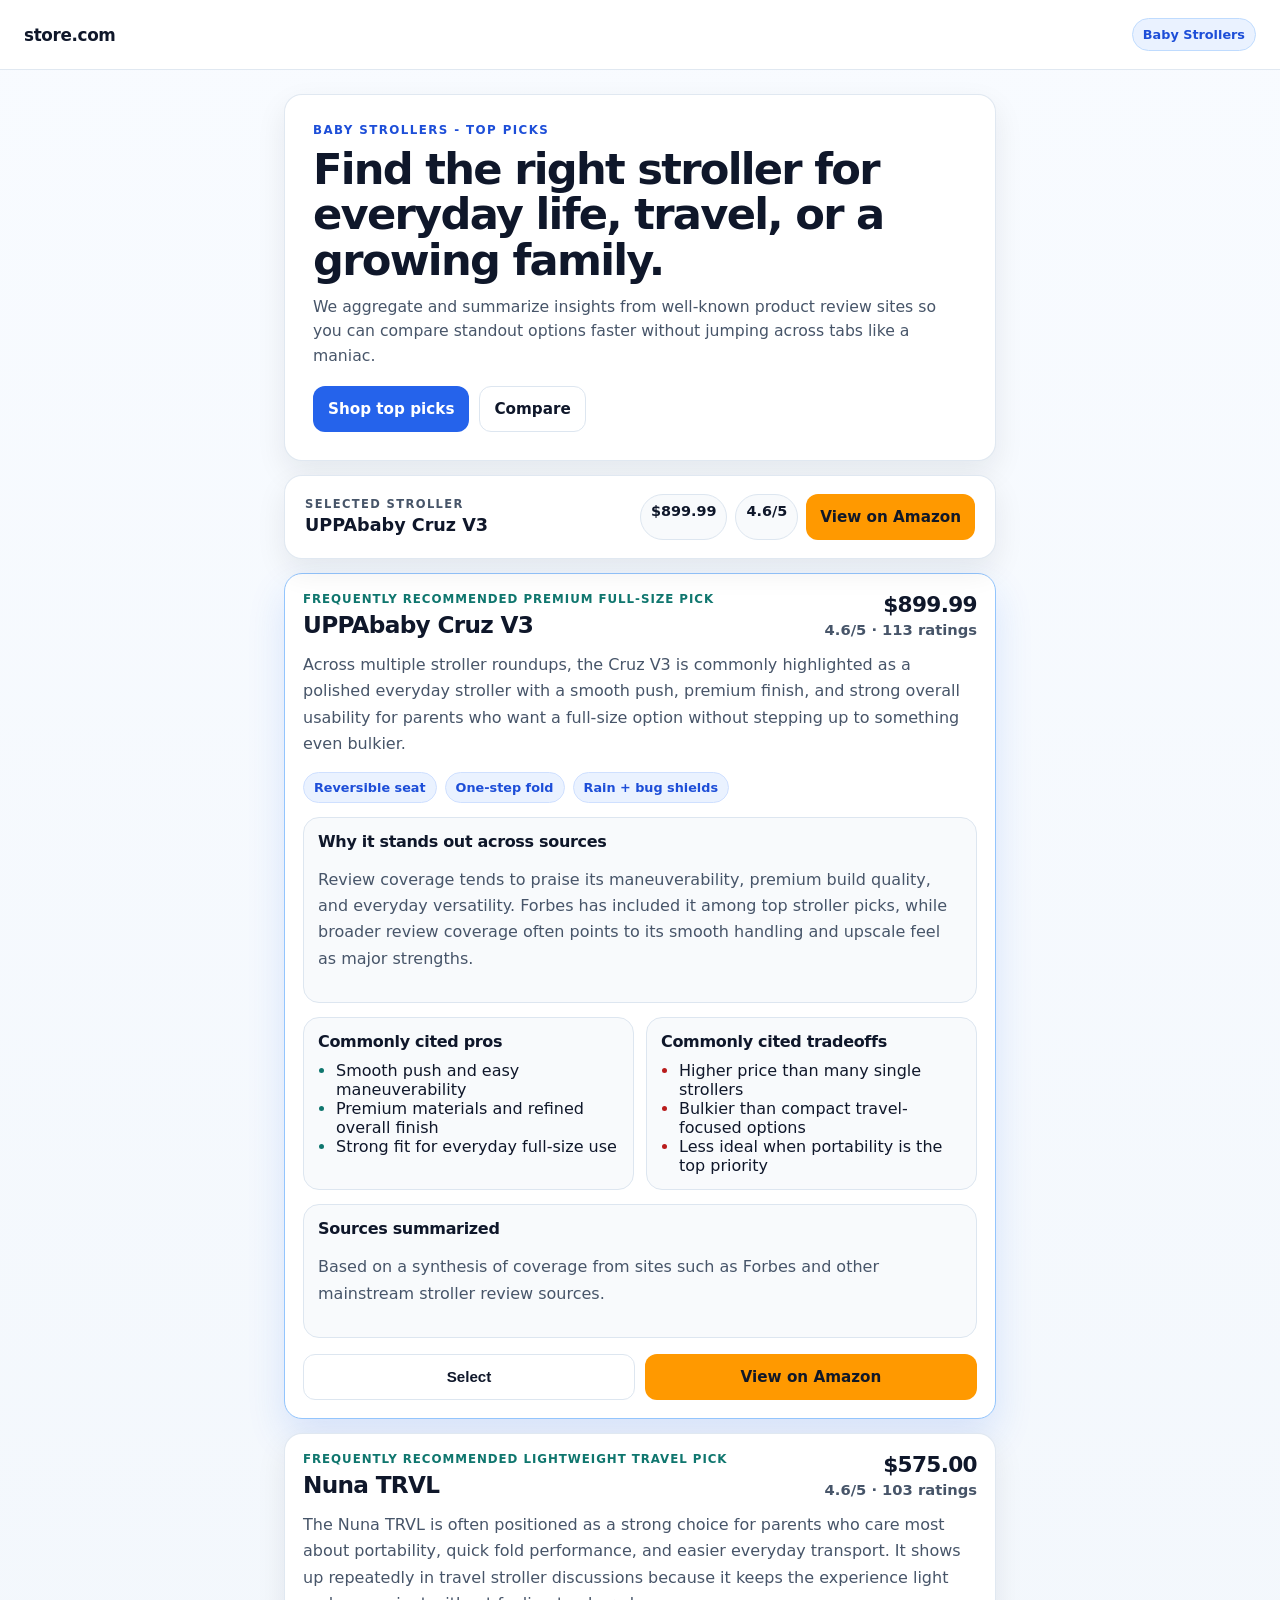
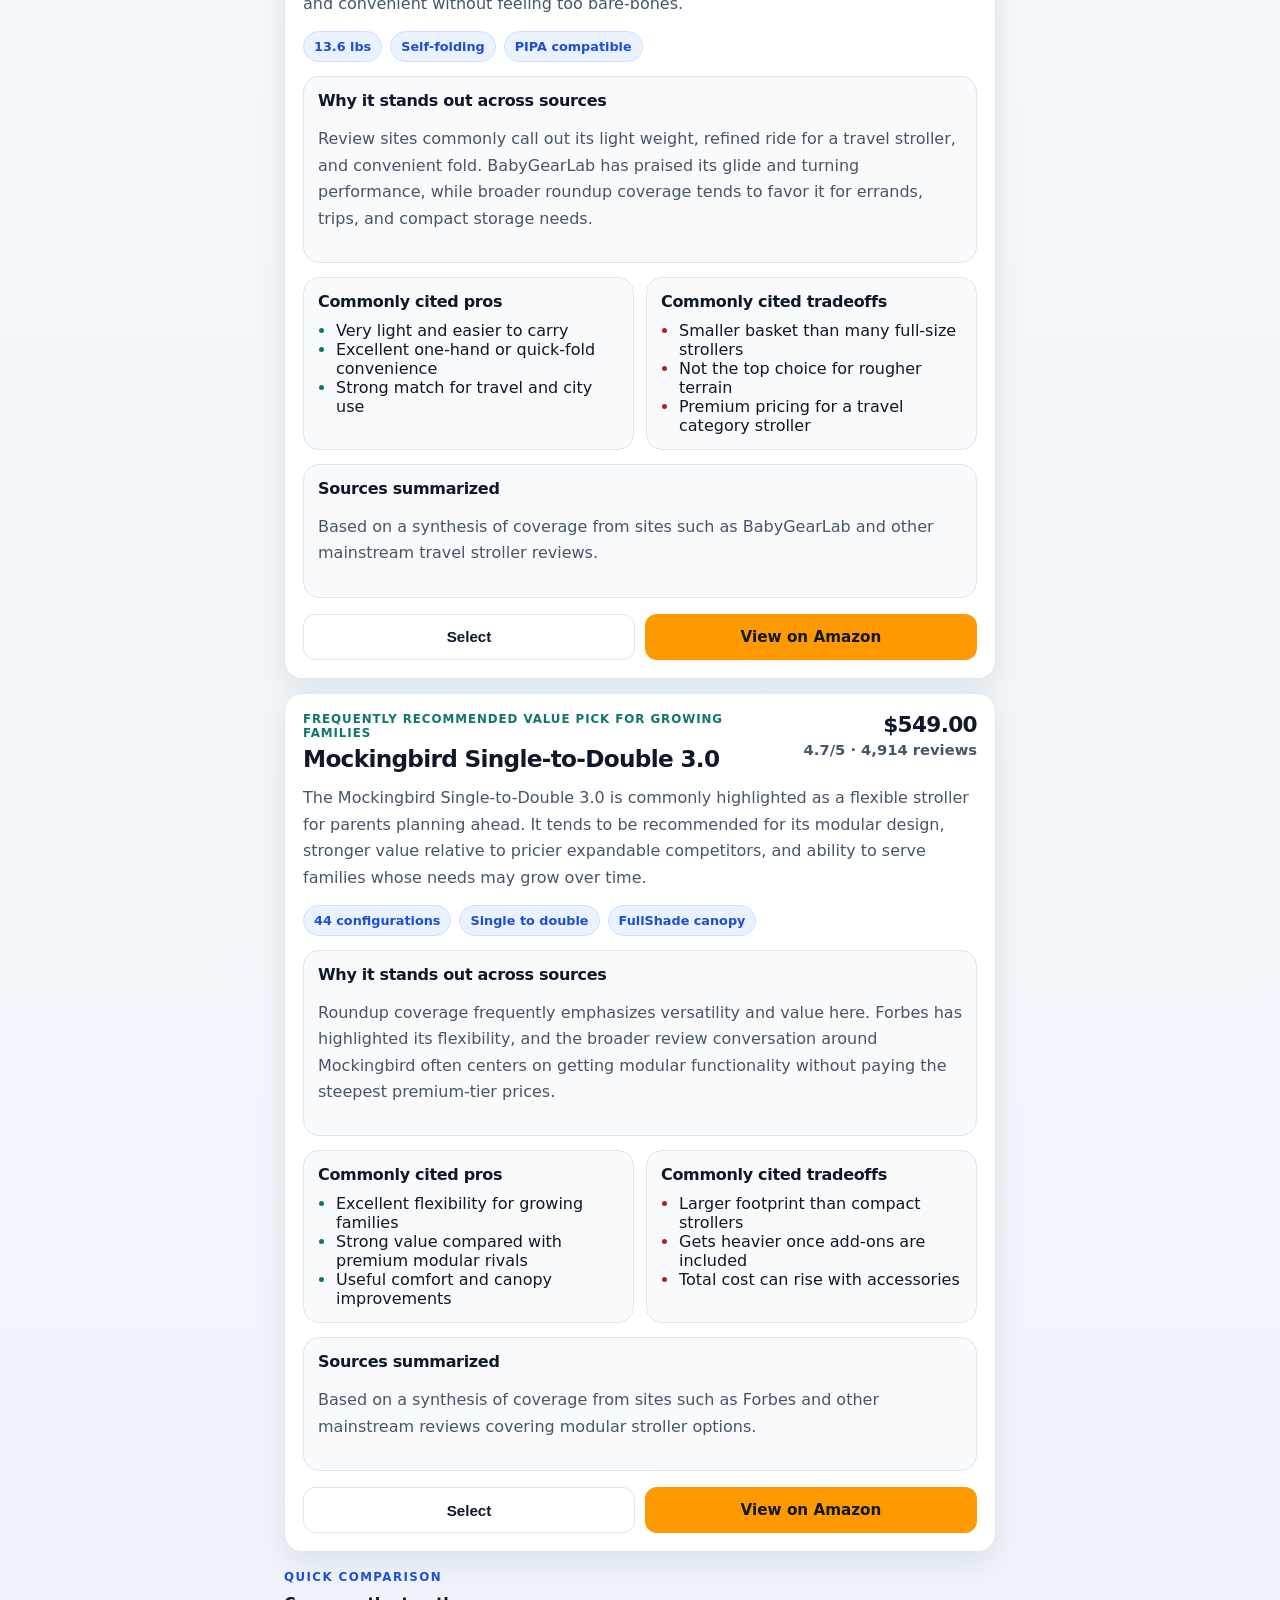
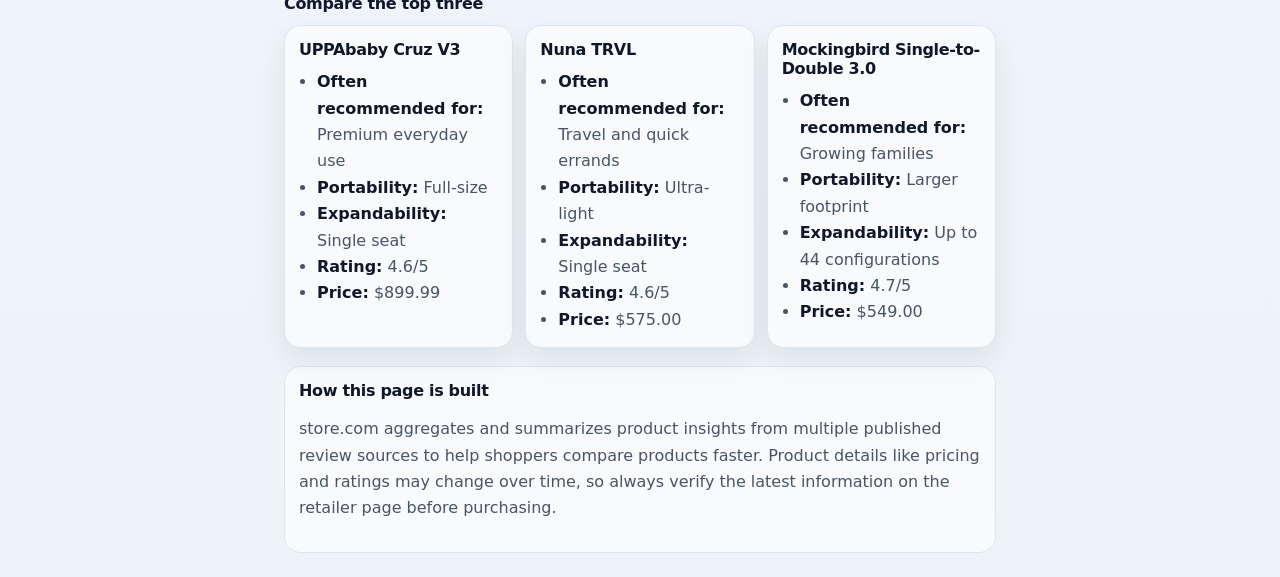
==== stroller-default.html @ ea8485af "Add files via upload" ====
<!DOCTYPE html>
<html lang="en">
<head>
  <meta charset="UTF-8" />
  <meta name="viewport" content="width=device-width, initial-scale=1.0" />
  <title>store.com – Baby Strollers</title>
  <link rel="stylesheet" href="./stroller-experience.css" />
</head>
<body>
  <header class="topbar">
    <div class="brand">store.com</div>
    <span class="state-pill">Baby Strollers</span>
  </header>

  <main class="page-shell">
    <section class="hero-card">
      <p class="eyebrow">Baby Strollers - Top picks</p>
      <h1>Find the right stroller for everyday life, travel, or a growing family.</h1>
      <p class="hero-subtext">
        We aggregate and summarize insights from well-known product review sites so you can compare standout options
        faster without jumping across tabs like a maniac.
      </p>
      <div class="hero-actions">
        <a href="#products" class="btn btn-primary">Shop top picks</a>
        <a href="#comparison" class="btn btn-secondary">Compare</a>
      </div>
    </section>

    <section class="selection-bar" id="selectionBar">
      <div>
        <p class="selection-label">Selected stroller</p>
        <h2 id="selectedName">UPPAbaby Cruz V3</h2>
      </div>
      <div class="selection-meta">
        <span id="selectedPrice">$899.99</span>
        <span id="selectedRating">4.6/5</span>
        <a href="#" class="btn btn-primary btn-amazon">View on Amazon</a>
      </div>
    </section>

    <section class="products" id="products">
      <article class="product-card active" data-name="UPPAbaby Cruz V3" data-price="$899.99" data-rating="4.6/5">
        <div class="product-top">
          <div>
            <p class="product-kicker">Frequently recommended premium full-size pick</p>
            <h2>UPPAbaby Cruz V3</h2>
          </div>
          <div class="price-block">
            <div class="price">$899.99</div>
            <div class="rating">4.6/5 · 113 ratings</div>
          </div>
        </div>

        <p class="product-summary">
          Across multiple stroller roundups, the Cruz V3 is commonly highlighted as a polished everyday stroller with
          a smooth push, premium finish, and strong overall usability for parents who want a full-size option without
          stepping up to something even bulkier.
        </p>

        <div class="chip-row">
          <span class="chip">Reversible seat</span>
          <span class="chip">One-step fold</span>
          <span class="chip">Rain + bug shields</span>
        </div>

        <section class="detail-box">
          <h3>Why it stands out across sources</h3>
          <p>
            Review coverage tends to praise its maneuverability, premium build quality, and everyday versatility.
            Forbes has included it among top stroller picks, while broader review coverage often points to its smooth
            handling and upscale feel as major strengths.
          </p>
        </section>

        <div class="pros-cons">
          <div>
            <h3>Commonly cited pros</h3>
            <ul class="pro-list">
              <li>Smooth push and easy maneuverability</li>
              <li>Premium materials and refined overall finish</li>
              <li>Strong fit for everyday full-size use</li>
            </ul>
          </div>
          <div>
            <h3>Commonly cited tradeoffs</h3>
            <ul class="con-list">
              <li>Higher price than many single strollers</li>
              <li>Bulkier than compact travel-focused options</li>
              <li>Less ideal when portability is the top priority</li>
            </ul>
          </div>
        </div>

        <section class="detail-box">
          <h3>Sources summarized</h3>
          <p>Based on a synthesis of coverage from sites such as Forbes and other mainstream stroller review sources.</p>
        </section>

        <div class="card-actions">
          <button class="btn btn-secondary select-btn" type="button">Select</button>
          <a href="#" class="btn btn-primary btn-amazon">View on Amazon</a>
        </div>
      </article>

      <article class="product-card" data-name="Nuna TRVL" data-price="$575.00" data-rating="4.6/5">
        <div class="product-top">
          <div>
            <p class="product-kicker">Frequently recommended lightweight travel pick</p>
            <h2>Nuna TRVL</h2>
          </div>
          <div class="price-block">
            <div class="price">$575.00</div>
            <div class="rating">4.6/5 · 103 ratings</div>
          </div>
        </div>

        <p class="product-summary">
          The Nuna TRVL is often positioned as a strong choice for parents who care most about portability, quick fold
          performance, and easier everyday transport. It shows up repeatedly in travel stroller discussions because it
          keeps the experience light and convenient without feeling too bare-bones.
        </p>

        <div class="chip-row">
          <span class="chip">13.6 lbs</span>
          <span class="chip">Self-folding</span>
          <span class="chip">PIPA compatible</span>
        </div>

        <section class="detail-box">
          <h3>Why it stands out across sources</h3>
          <p>
            Review sites commonly call out its light weight, refined ride for a travel stroller, and convenient fold.
            BabyGearLab has praised its glide and turning performance, while broader roundup coverage tends to favor it
            for errands, trips, and compact storage needs.
          </p>
        </section>

        <div class="pros-cons">
          <div>
            <h3>Commonly cited pros</h3>
            <ul class="pro-list">
              <li>Very light and easier to carry</li>
              <li>Excellent one-hand or quick-fold convenience</li>
              <li>Strong match for travel and city use</li>
            </ul>
          </div>
          <div>
            <h3>Commonly cited tradeoffs</h3>
            <ul class="con-list">
              <li>Smaller basket than many full-size strollers</li>
              <li>Not the top choice for rougher terrain</li>
              <li>Premium pricing for a travel category stroller</li>
            </ul>
          </div>
        </div>

        <section class="detail-box">
          <h3>Sources summarized</h3>
          <p>Based on a synthesis of coverage from sites such as BabyGearLab and other mainstream travel stroller reviews.</p>
        </section>

        <div class="card-actions">
          <button class="btn btn-secondary select-btn" type="button">Select</button>
          <a href="#" class="btn btn-primary btn-amazon">View on Amazon</a>
        </div>
      </article>

      <article class="product-card" data-name="Mockingbird Single-to-Double 3.0" data-price="$549.00" data-rating="4.7/5">
        <div class="product-top">
          <div>
            <p class="product-kicker">Frequently recommended value pick for growing families</p>
            <h2>Mockingbird Single-to-Double 3.0</h2>
          </div>
          <div class="price-block">
            <div class="price">$549.00</div>
            <div class="rating">4.7/5 · 4,914 reviews</div>
          </div>
        </div>

        <p class="product-summary">
          The Mockingbird Single-to-Double 3.0 is commonly highlighted as a flexible stroller for parents planning ahead.
          It tends to be recommended for its modular design, stronger value relative to pricier expandable competitors,
          and ability to serve families whose needs may grow over time.
        </p>

        <div class="chip-row">
          <span class="chip">44 configurations</span>
          <span class="chip">Single to double</span>
          <span class="chip">FullShade canopy</span>
        </div>

        <section class="detail-box">
          <h3>Why it stands out across sources</h3>
          <p>
            Roundup coverage frequently emphasizes versatility and value here. Forbes has highlighted its flexibility,
            and the broader review conversation around Mockingbird often centers on getting modular functionality without
            paying the steepest premium-tier prices.
          </p>
        </section>

        <div class="pros-cons">
          <div>
            <h3>Commonly cited pros</h3>
            <ul class="pro-list">
              <li>Excellent flexibility for growing families</li>
              <li>Strong value compared with premium modular rivals</li>
              <li>Useful comfort and canopy improvements</li>
            </ul>
          </div>
          <div>
            <h3>Commonly cited tradeoffs</h3>
            <ul class="con-list">
              <li>Larger footprint than compact strollers</li>
              <li>Gets heavier once add-ons are included</li>
              <li>Total cost can rise with accessories</li>
            </ul>
          </div>
        </div>

        <section class="detail-box">
          <h3>Sources summarized</h3>
          <p>Based on a synthesis of coverage from sites such as Forbes and other mainstream reviews covering modular stroller options.</p>
        </section>

        <div class="card-actions">
          <button class="btn btn-secondary select-btn" type="button">Select</button>
          <a href="#" class="btn btn-primary btn-amazon">View on Amazon</a>
        </div>
      </article>
    </section>

    <section class="comparison" id="comparison">
      <div class="section-head">
        <p class="eyebrow">Quick comparison</p>
        <h2>Compare the top three</h2>
      </div>

      <div class="comparison-cards">
        <article class="compare-card">
          <h3>UPPAbaby Cruz V3</h3>
          <ul>
            <li><strong>Often recommended for:</strong> Premium everyday use</li>
            <li><strong>Portability:</strong> Full-size</li>
            <li><strong>Expandability:</strong> Single seat</li>
            <li><strong>Rating:</strong> 4.6/5</li>
            <li><strong>Price:</strong> $899.99</li>
          </ul>
        </article>

        <article class="compare-card">
          <h3>Nuna TRVL</h3>
          <ul>
            <li><strong>Often recommended for:</strong> Travel and quick errands</li>
            <li><strong>Portability:</strong> Ultra-light</li>
            <li><strong>Expandability:</strong> Single seat</li>
            <li><strong>Rating:</strong> 4.6/5</li>
            <li><strong>Price:</strong> $575.00</li>
          </ul>
        </article>

        <article class="compare-card">
          <h3>Mockingbird Single-to-Double 3.0</h3>
          <ul>
            <li><strong>Often recommended for:</strong> Growing families</li>
            <li><strong>Portability:</strong> Larger footprint</li>
            <li><strong>Expandability:</strong> Up to 44 configurations</li>
            <li><strong>Rating:</strong> 4.7/5</li>
            <li><strong>Price:</strong> $549.00</li>
          </ul>
        </article>
      </div>
    </section>

    <section class="detail-box" style="margin-top: 18px;">
      <h3>How this page is built</h3>
      <p>
        store.com aggregates and summarizes product insights from multiple published review sources to help shoppers
        compare products faster. Product details like pricing and ratings may change over time, so always verify the
        latest information on the retailer page before purchasing.
      </p>
    </section>
  </main>

  <script>
    const cards = document.querySelectorAll('.product-card');
    const selectedName = document.getElementById('selectedName');
    const selectedPrice = document.getElementById('selectedPrice');
    const selectedRating = document.getElementById('selectedRating');

    cards.forEach(card => {
      card.querySelector('.select-btn').addEventListener('click', () => {
        cards.forEach(c => c.classList.remove('active'));
        card.classList.add('active');
        selectedName.textContent = card.dataset.name;
        selectedPrice.textContent = card.dataset.price;
        selectedRating.textContent = card.dataset.rating;
      });
    });
  </script>
</body>
</html>
---- stroller-experience.css ----
:root {
  --bg: #f4f7fb;
  --surface: #ffffff;
  --surface-2: #f8fafc;
  --text: #0f172a;
  --muted: #475569;
  --line: #dde6f0;
  --brand: #2563eb;
  --brand-strong: #1d4ed8;
  --brand-soft: #eaf2ff;
  --good: #0f766e;
  --danger: #b91c1c;
  --shadow: 0 12px 30px rgba(15, 23, 42, 0.08);
  --radius: 18px;
}

* { box-sizing: border-box; }
html { scroll-behavior: smooth; }
body {
  margin: 0;
  font-family: Inter, ui-sans-serif, system-ui, -apple-system, BlinkMacSystemFont, "Segoe UI", sans-serif;
  background: linear-gradient(180deg, #f8fbff 0%, #edf3f9 100%);
  color: var(--text);
}

a { color: inherit; text-decoration: none; }

.topbar {
  position: sticky;
  top: 0;
  z-index: 20;
  display: flex;
  justify-content: space-between;
  align-items: center;
  gap: 12px;
  padding: 14px 16px;
  border-bottom: 1px solid rgba(221, 230, 240, 0.9);
  background: rgba(255, 255, 255, 0.94);
  backdrop-filter: blur(10px);
}

.brand {
  font-size: 1.05rem;
  font-weight: 800;
  letter-spacing: -0.02em;
}

.state-pill {
  padding: 8px 10px;
  border-radius: 999px;
  background: var(--brand-soft);
  border: 1px solid #bfdbfe;
  color: var(--brand-strong);
  font-size: 0.8rem;
  font-weight: 700;
  white-space: nowrap;
}

.page-shell {
  padding: 16px;
  max-width: 760px;
  margin: 0 auto;
}

.hero-card,
.selection-bar,
.product-card,
.compare-card {
  background: var(--surface);
  border: 1px solid rgba(221, 230, 240, 0.9);
  border-radius: var(--radius);
  box-shadow: var(--shadow);
}

.hero-card {
  padding: 20px;
}

.eyebrow {
  margin: 0 0 10px;
  text-transform: uppercase;
  letter-spacing: 0.12em;
  font-size: 0.74rem;
  font-weight: 800;
  color: var(--brand-strong);
}

.hero-card h1 {
  margin: 0;
  font-size: 1.9rem;
  line-height: 1.05;
  letter-spacing: -0.04em;
}

.hero-actions {
  display: grid;
  grid-template-columns: 1fr;
  gap: 10px;
  margin-top: 18px;
}

.selection-bar {
  margin-top: 14px;
  padding: 14px;
  display: grid;
  gap: 12px;
  position: sticky;
  top: 62px;
  z-index: 15;
}

.selection-label {
  margin: 0 0 4px;
  color: var(--muted);
  font-size: 0.72rem;
  text-transform: uppercase;
  letter-spacing: 0.12em;
  font-weight: 800;
}

.selection-bar h2 {
  margin: 0;
  font-size: 1.1rem;
  line-height: 1.2;
}

.selection-meta {
  display: flex;
  flex-wrap: wrap;
  gap: 8px;
}

.selection-meta span {
  border: 1px solid var(--line);
  background: var(--surface-2);
  border-radius: 999px;
  padding: 8px 10px;
  font-size: 0.9rem;
  font-weight: 700;
}

.products {
  display: grid;
  gap: 14px;
  margin-top: 14px;
}

.product-card {
  padding: 18px;
  transition: transform 0.16s ease, border-color 0.16s ease, box-shadow 0.16s ease;
}

.product-card.active {
  border-color: #93c5fd;
  box-shadow: 0 18px 38px rgba(37, 99, 235, 0.14);
}

.product-top {
  display: grid;
  gap: 8px;
}

.product-kicker {
  margin: 0 0 6px;
  color: var(--good);
  font-weight: 800;
  font-size: 0.74rem;
  text-transform: uppercase;
  letter-spacing: 0.08em;
}

.product-card h2 {
  margin: 0;
  font-size: 1.45rem;
  line-height: 1.1;
  letter-spacing: -0.03em;
}

.price-block {
  display: grid;
  gap: 4px;
}

.price {
  font-size: 1.35rem;
  font-weight: 800;
  letter-spacing: -0.03em;
}

.rating {
  color: var(--muted);
  font-size: 0.92rem;
  font-weight: 600;
}

.product-summary,
.detail-box p,
.compare-card li {
  color: var(--muted);
  line-height: 1.65;
}

.product-summary {
  margin: 14px 0 0;
}

.chip-row {
  display: flex;
  flex-wrap: wrap;
  gap: 8px;
  margin-top: 14px;
}

.chip {
  background: var(--brand-soft);
  color: var(--brand-strong);
  border: 1px solid #cfe0ff;
  border-radius: 999px;
  padding: 7px 10px;
  font-size: 0.8rem;
  font-weight: 700;
}

.detail-box,
.pros-cons > div,
.compare-card {
  background: var(--surface-2);
  border: 1px solid var(--line);
  border-radius: 16px;
  padding: 14px;
}

.detail-box {
  margin-top: 14px;
}

.detail-box h3,
.pros-cons h3,
.compare-card h3,
.section-head h2 {
  margin: 0 0 10px;
  font-size: 1rem;
  letter-spacing: -0.02em;
}

.pros-cons {
  display: grid;
  gap: 12px;
  margin-top: 14px;
}

.pros-cons ul,
.compare-card ul {
  margin: 0;
  padding-left: 18px;
}

.pro-list li::marker { color: var(--good); }
.con-list li::marker { color: var(--danger); }

.card-actions {
  display: grid;
  grid-template-columns: 1fr 1fr;
  gap: 10px;
  margin-top: 16px;
}

.btn {
  display: inline-flex;
  align-items: center;
  justify-content: center;
  min-height: 46px;
  padding: 12px 14px;
  border-radius: 12px;
  border: 1px solid transparent;
  font-weight: 800;
  font-size: 0.95rem;
  cursor: pointer;
}

.btn.small {
  min-height: 40px;
  padding: 10px 12px;
  font-size: 0.88rem;
}

.btn-primary {
  background: var(--brand);
  color: #fff;
}

.btn-primary:hover { background: var(--brand-strong); }

.btn-secondary {
  background: #fff;
  color: var(--text);
  border-color: var(--line);
}

.btn-secondary:hover {
  background: var(--surface-2);
}

.comparison {
  margin-top: 18px;
}

.section-head {
  margin-bottom: 12px;
}

.comparison-cards {
  display: grid;
  gap: 12px;
}

.compare-card strong {
  color: var(--text);
}

@media (min-width: 700px) {
  .topbar {
    padding: 18px 24px;
  }

  .page-shell {
    padding: 24px;
  }

  .hero-card {
    padding: 28px;
  }

  .hero-card h1 {
    font-size: 2.7rem;
  }

  .hero-actions {
    grid-template-columns: auto auto;
    justify-content: start;
  }

  .selection-bar {
    grid-template-columns: 1fr auto;
    align-items: center;
    padding: 18px 20px;
    top: 74px;
  }

  .product-top {
    grid-template-columns: 1fr auto;
    align-items: start;
  }

  .price-block {
    text-align: right;
  }

  .pros-cons,
  .comparison-cards {
    grid-template-columns: repeat(2, minmax(0, 1fr));
  }
}

@media (min-width: 980px) {
  .comparison-cards {
    grid-template-columns: repeat(3, minmax(0, 1fr));
  }
}

.btn-amazon {
  background: #ff9900;
  color: #111827;
  border: none;
}

.btn-amazon:hover { background: #e68a00; }

.hero-card-tight {
  padding-bottom: 18px;
}

.hero-subtext {
  margin: 12px 0 0;
  color: var(--muted);
  line-height: 1.55;
  font-size: 0.98rem;
}

.hero-actions-inline {
  grid-template-columns: 1fr 1fr;
}

.quick-picks {
  display: grid;
  gap: 12px;
  margin-top: 14px;
}

.quick-grid {
  display: grid;
  gap: 12px;
}

.quick-pick {
  background: var(--surface);
  border: 1px solid rgba(221, 230, 240, 0.9);
  border-radius: var(--radius);
  box-shadow: var(--shadow);
  padding: 16px;
  display: grid;
  gap: 14px;
}

.quick-pick.featured {
  border-color: #bfdbfe;
  box-shadow: 0 18px 40px rgba(37, 99, 235, 0.12);
}

.quick-pick h2 {
  margin: 0;
  font-size: 1.35rem;
  line-height: 1.1;
  letter-spacing: -0.03em;
}

.quick-meta {
  display: flex;
  flex-wrap: wrap;
  gap: 8px;
  margin-top: 12px;
}

.price-tag,
.rating-tag {
  display: inline-flex;
  align-items: center;
  min-height: 34px;
  padding: 7px 10px;
  border-radius: 999px;
  border: 1px solid var(--line);
  background: var(--surface-2);
  font-size: 0.86rem;
  font-weight: 700;
}

.quick-summary {
  margin: 12px 0 0;
  color: var(--muted);
  line-height: 1.55;
}

.quick-cta {
  width: 100%;
}

.selection-bar-fast {
  top: 62px;
}

.products-fast {
  margin-top: 14px;
}

.product-card-fast {
  padding: 16px;
}

.product-top-fast {
  gap: 12px;
}

.compact-row {
  margin-top: 12px;
}

.fast-highlights {
  display: grid;
  gap: 10px;
  margin-top: 14px;
}

.mini-box {
  background: var(--surface-2);
  border: 1px solid var(--line);
  border-radius: 14px;
  padding: 12px;
}

.mini-box h3 {
  margin: 0 0 8px;
  font-size: 0.95rem;
  letter-spacing: -0.02em;
}

.mini-box p {
  margin: 0;
  color: var(--muted);
  line-height: 1.55;
}

.card-actions-fast {
  margin-top: 14px;
  display: grid;
  grid-template-columns: 1fr 1fr;
  gap: 10px;
}

@media (min-width: 768px) {
  .quick-grid {
    grid-template-columns: 1fr 1fr;
  }

  .quick-pick.compact {
    height: 100%;
  }

  .product-top-fast {
    grid-template-columns: 1.35fr auto;
    align-items: start;
  }

  .fast-highlights {
    grid-template-columns: 1fr 1fr;
  }
}

/* Low intent layout */
.low-intent .page-shell {
  padding: 16px;
  max-width: 760px;
  margin: 0 auto;
}

.low-intent .hero-card {
  padding: 20px;
  margin-bottom: 14px;
}

.low-intent .intro {
  font-size: 0.95rem;
  color: var(--muted);
  margin-top: 12px;
  line-height: 1.55;
}

.low-intent .products {
  display: grid;
  gap: 14px;
  margin-top: 14px;
}

.low-intent .product-card {
  padding: 18px;
}

.low-intent .product-card h2 {
  font-size: 1.2rem;
  margin: 0 0 6px;
}

.low-intent .meta {
  font-size: 0.9rem;
  color: var(--muted);
  margin-bottom: 8px;
}

.low-intent .price {
  font-size: 1.15rem;
  font-weight: 800;
  margin: 8px 0 12px;
}

.low-intent .desc {
  font-size: 0.95rem;
  color: var(--muted);
  line-height: 1.55;
  margin-bottom: 12px;
}

.low-intent .pros {
  padding-left: 18px;
  margin: 0 0 14px;
}

.low-intent .pros li {
  margin-bottom: 6px;
  line-height: 1.45;
}

.low-intent .compare {
  margin-top: 16px;
  text-align: center;
}

.low-intent .final-cta {
  margin-top: 22px;
  text-align: center;
}

.low-intent .final-cta h3 {
  font-size: 1rem;
  margin-bottom: 10px;
}
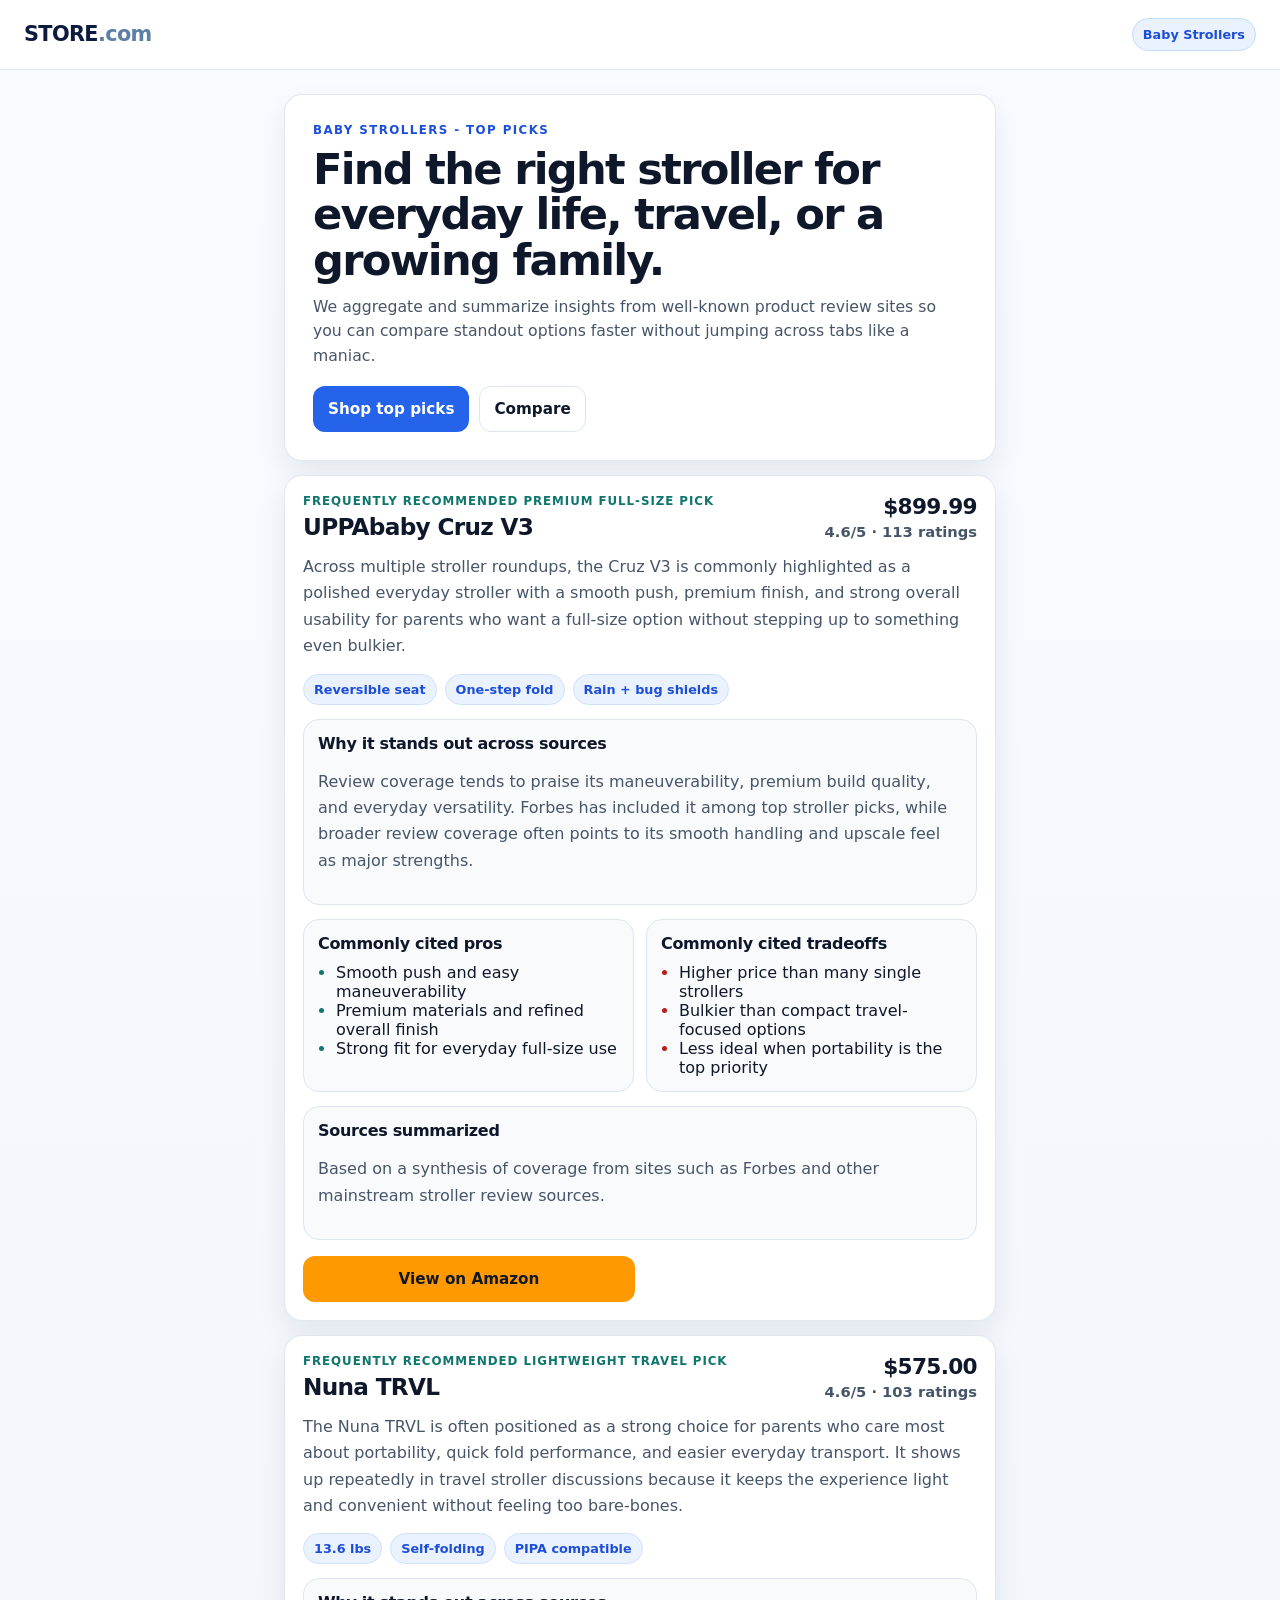
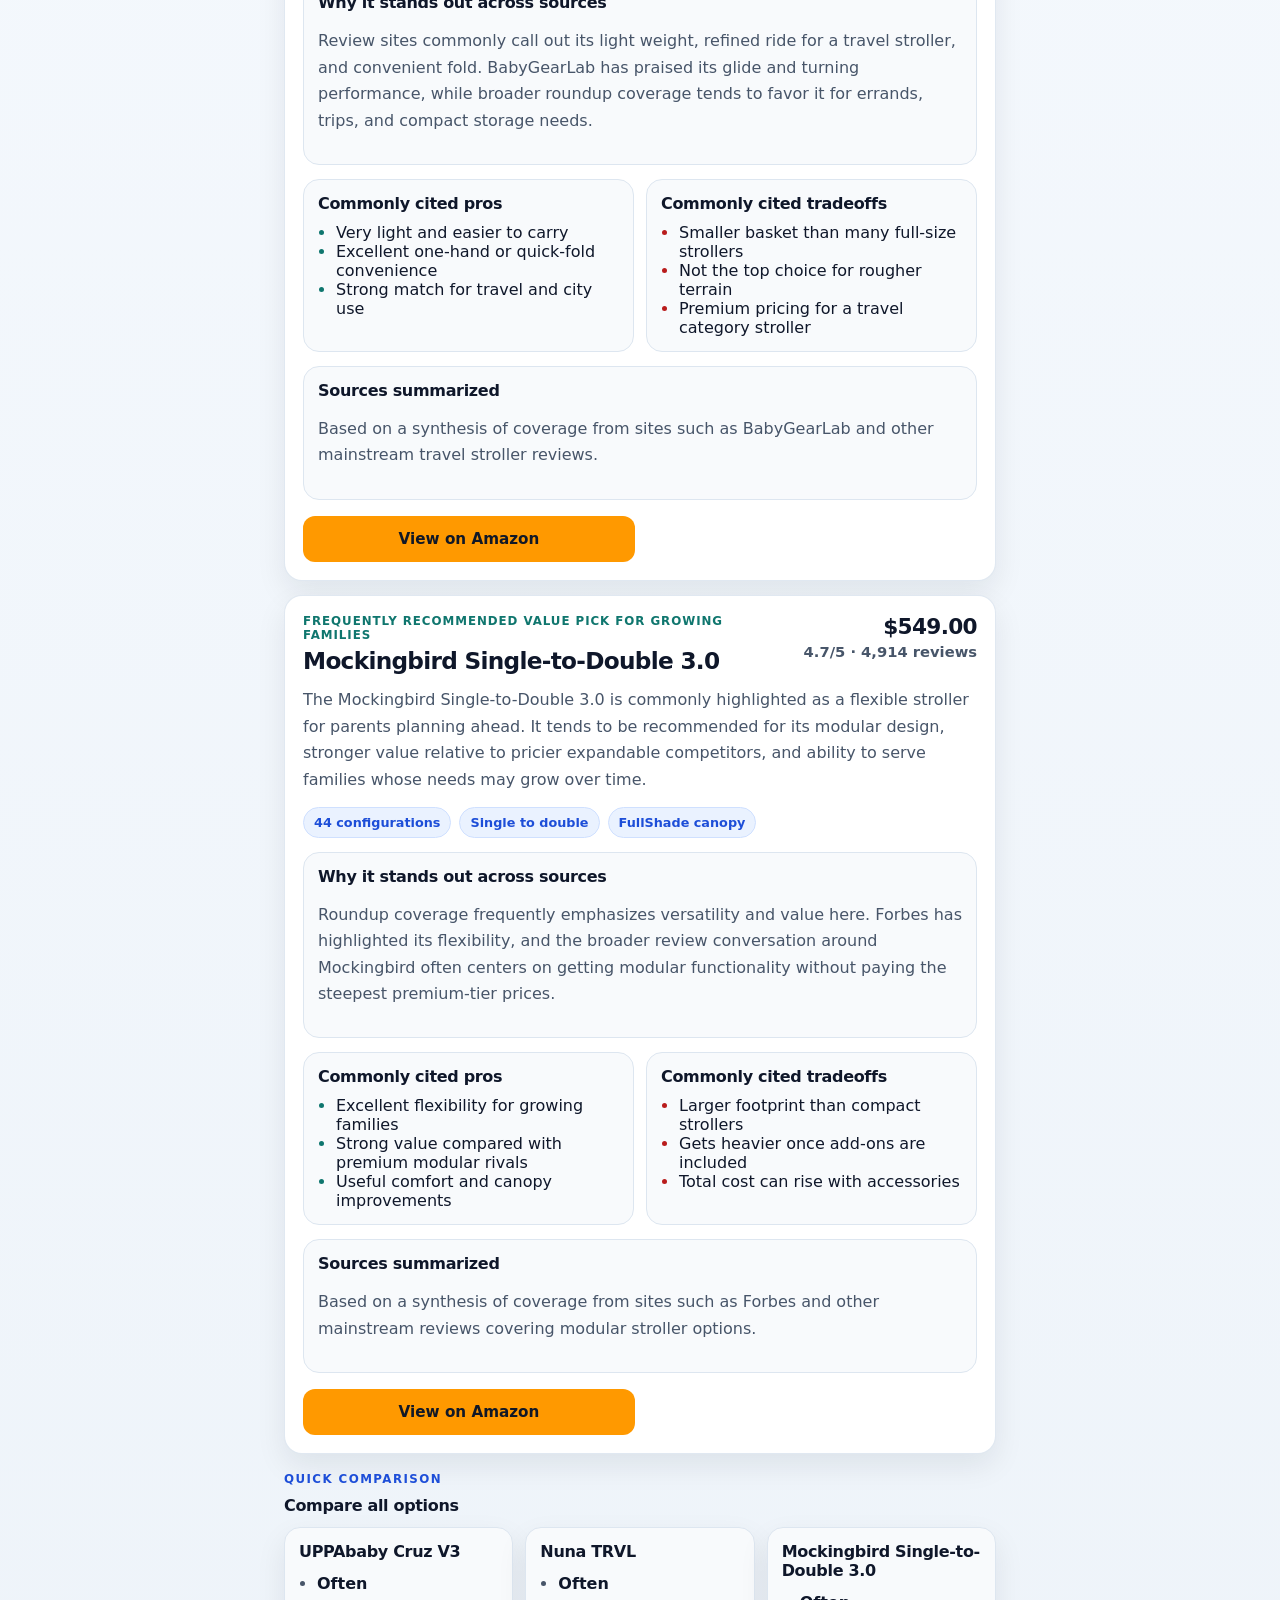
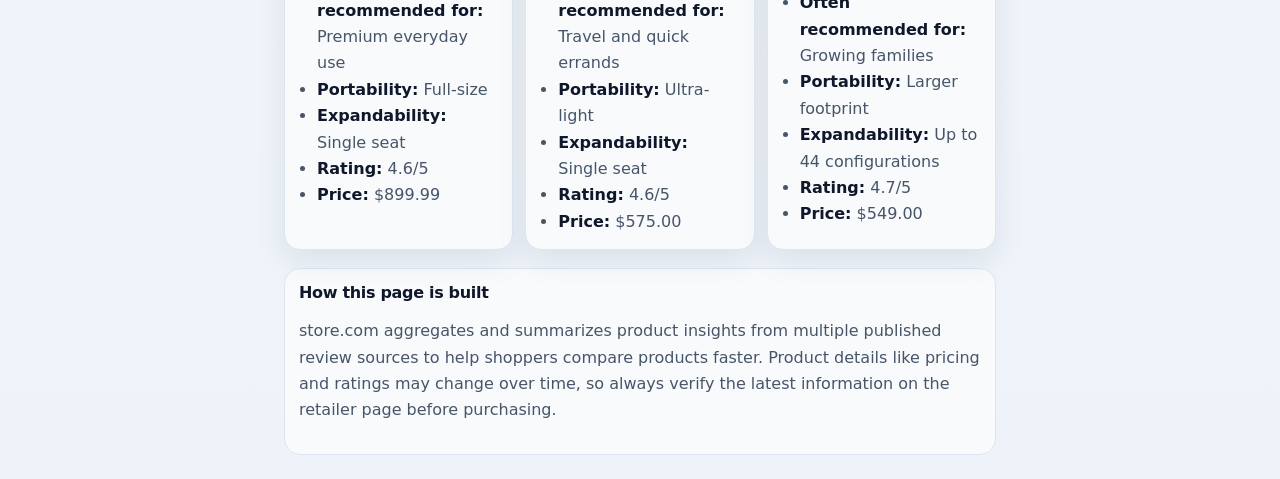
==== commit 5facf573: "Replace text logo with CSS wordmark, remove broken Select/compare UI - Replace store.com text with C" ====
--- a/stroller-default.html
+++ b/stroller-default.html
@@ -8,7 +8,7 @@
 </head>
 <body>
   <header class="topbar">
-    <div class="brand">store.com</div>
+    <div class="brand"><span class="brand-store">STORE</span><span class="brand-tld">.com</span></div>
     <span class="state-pill">Baby Strollers</span>
   </header>
 
@@ -26,20 +26,8 @@
       </div>
     </section>
 
-    <section class="selection-bar" id="selectionBar">
-      <div>
-        <p class="selection-label">Selected stroller</p>
-        <h2 id="selectedName">UPPAbaby Cruz V3</h2>
-      </div>
-      <div class="selection-meta">
-        <span id="selectedPrice">$899.99</span>
-        <span id="selectedRating">4.6/5</span>
-        <a href="#" class="btn btn-primary btn-amazon">View on Amazon</a>
-      </div>
-    </section>
-
     <section class="products" id="products">
-      <article class="product-card active" data-name="UPPAbaby Cruz V3" data-price="$899.99" data-rating="4.6/5">
+      <article class="product-card">
         <div class="product-top">
           <div>
             <p class="product-kicker">Frequently recommended premium full-size pick</p>
@@ -97,12 +85,11 @@
         </section>
 
         <div class="card-actions">
-          <button class="btn btn-secondary select-btn" type="button">Select</button>
           <a href="#" class="btn btn-primary btn-amazon">View on Amazon</a>
         </div>
       </article>
 
-      <article class="product-card" data-name="Nuna TRVL" data-price="$575.00" data-rating="4.6/5">
+      <article class="product-card">
         <div class="product-top">
           <div>
             <p class="product-kicker">Frequently recommended lightweight travel pick</p>
@@ -160,12 +147,11 @@
         </section>
 
         <div class="card-actions">
-          <button class="btn btn-secondary select-btn" type="button">Select</button>
           <a href="#" class="btn btn-primary btn-amazon">View on Amazon</a>
         </div>
       </article>
 
-      <article class="product-card" data-name="Mockingbird Single-to-Double 3.0" data-price="$549.00" data-rating="4.7/5">
+      <article class="product-card">
         <div class="product-top">
           <div>
             <p class="product-kicker">Frequently recommended value pick for growing families</p>
@@ -223,7 +209,6 @@
         </section>
 
         <div class="card-actions">
-          <button class="btn btn-secondary select-btn" type="button">Select</button>
           <a href="#" class="btn btn-primary btn-amazon">View on Amazon</a>
         </div>
       </article>
@@ -232,7 +217,7 @@
     <section class="comparison" id="comparison">
       <div class="section-head">
         <p class="eyebrow">Quick comparison</p>
-        <h2>Compare the top three</h2>
+        <h2>Compare all options</h2>
       </div>
 
       <div class="comparison-cards">
@@ -281,21 +266,5 @@
     </section>
   </main>
 
-  <script>
-    const cards = document.querySelectorAll('.product-card');
-    const selectedName = document.getElementById('selectedName');
-    const selectedPrice = document.getElementById('selectedPrice');
-    const selectedRating = document.getElementById('selectedRating');
-
-    cards.forEach(card => {
-      card.querySelector('.select-btn').addEventListener('click', () => {
-        cards.forEach(c => c.classList.remove('active'));
-        card.classList.add('active');
-        selectedName.textContent = card.dataset.name;
-        selectedPrice.textContent = card.dataset.price;
-        selectedRating.textContent = card.dataset.rating;
-      });
-    });
-  </script>
 </body>
 </html>
--- a/stroller-experience.css
+++ b/stroller-experience.css
@@ -40,9 +40,21 @@
 }
 
 .brand {
-  font-size: 1.05rem;
+  display: flex;
+  align-items: center;
+  font-size: 1.3rem;
   font-weight: 800;
-  letter-spacing: -0.02em;
+  letter-spacing: -0.03em;
+  line-height: 1;
+}
+
+.brand-store {
+  color: #0d1b3e;
+}
+
+.brand-tld {
+  color: #5b7fa6;
+  font-weight: 700;
 }
 
 .state-pill {
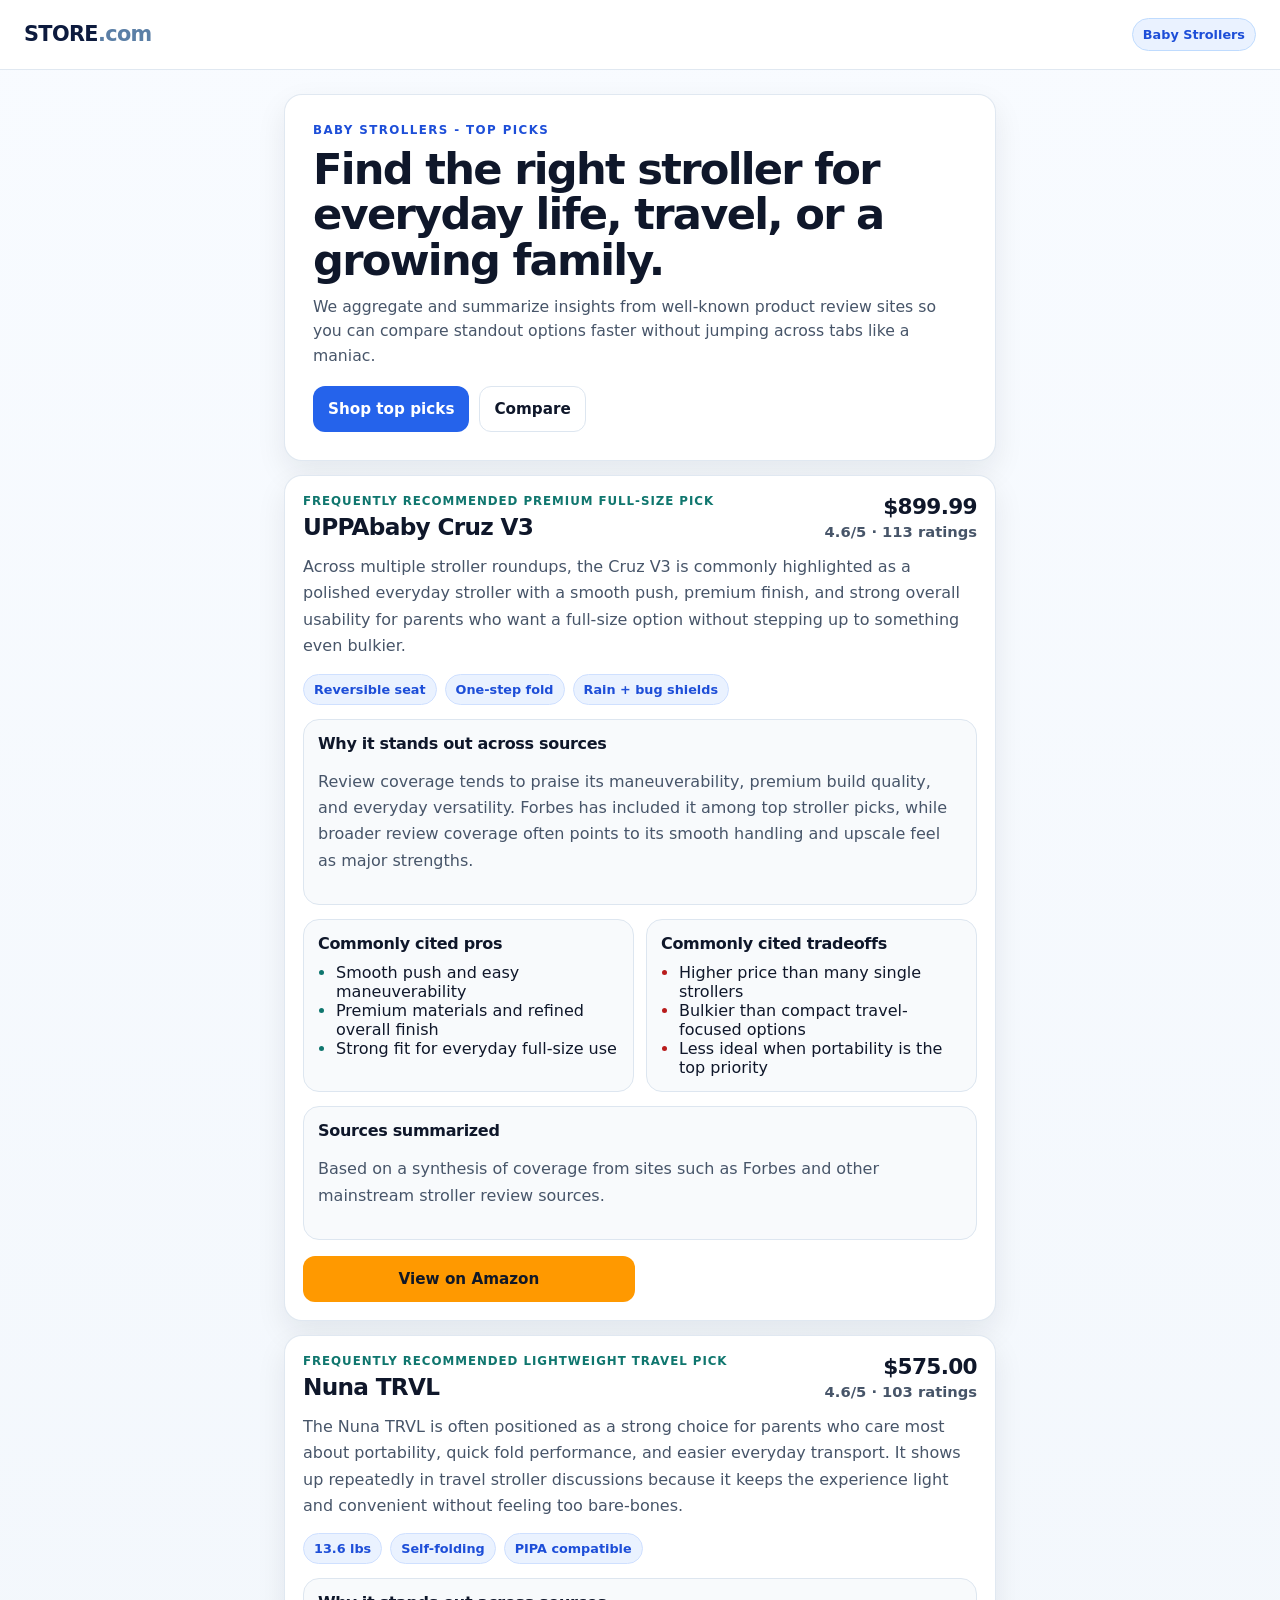
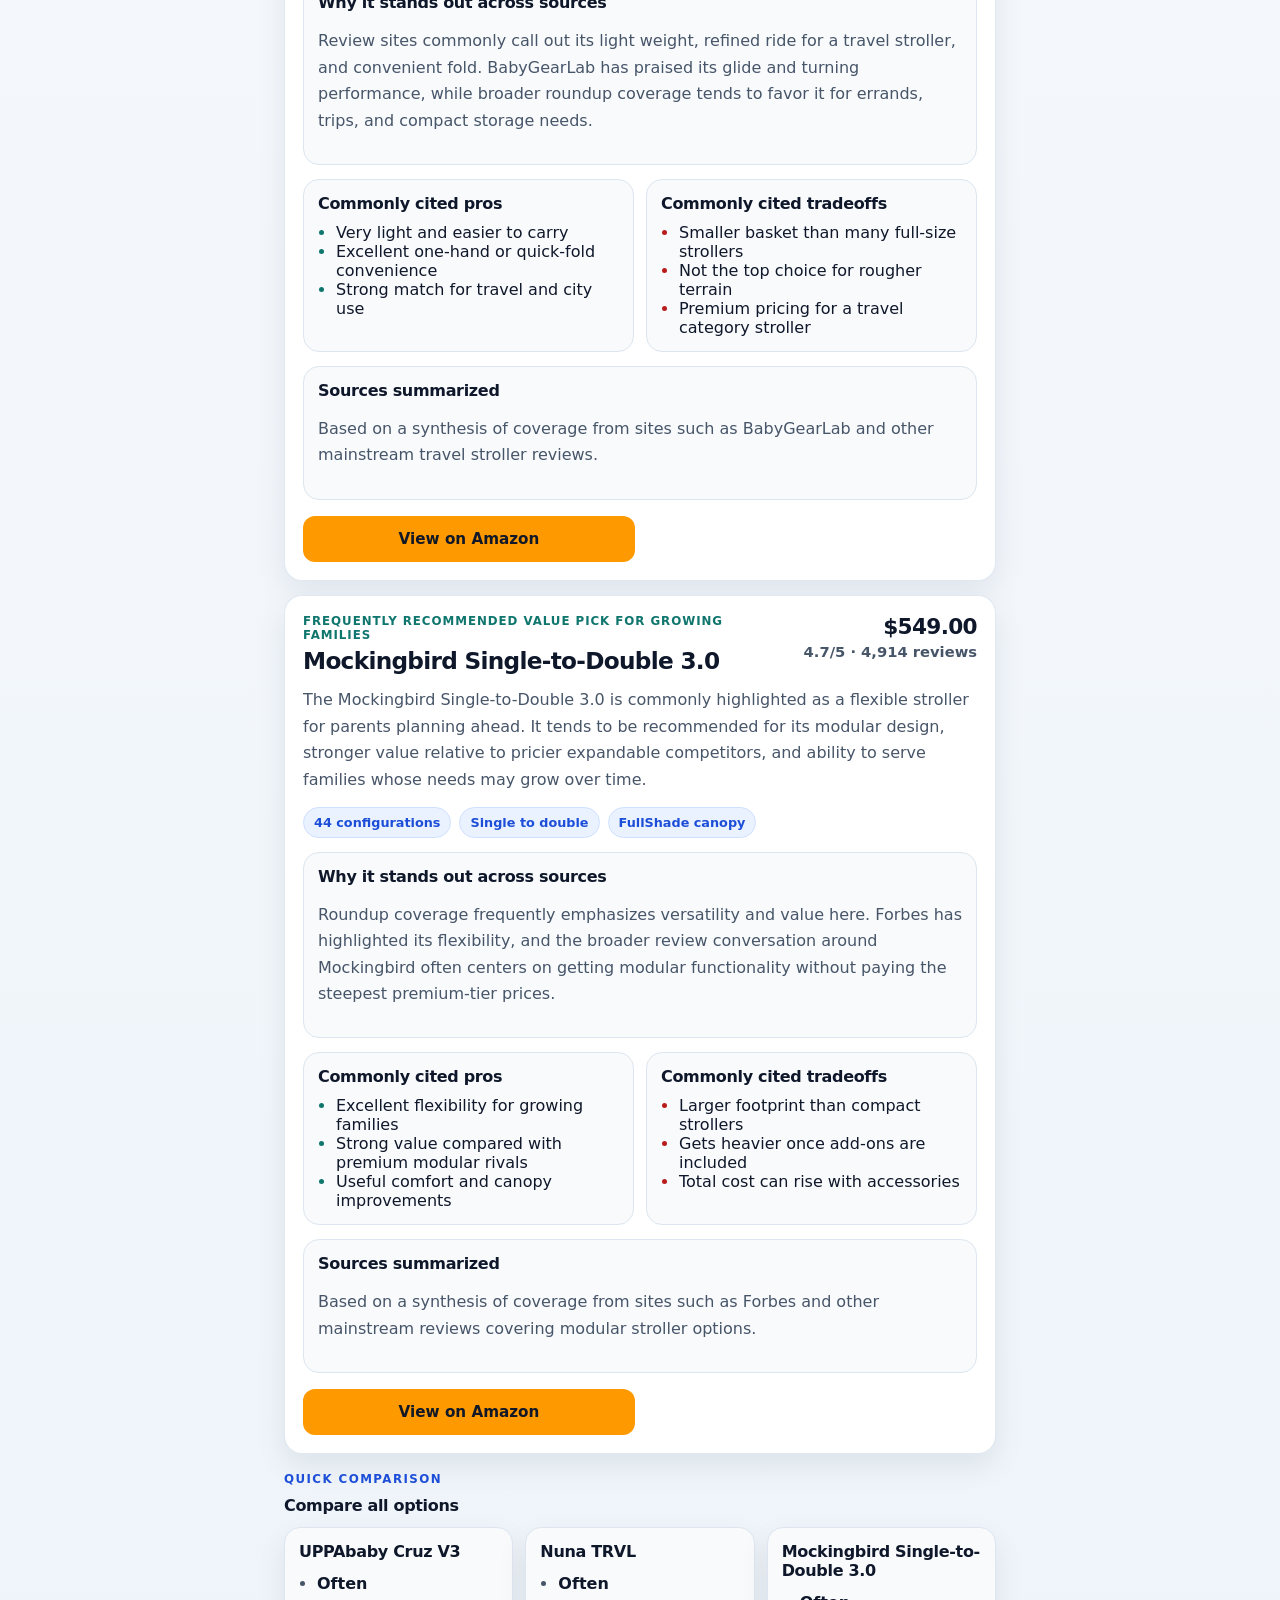
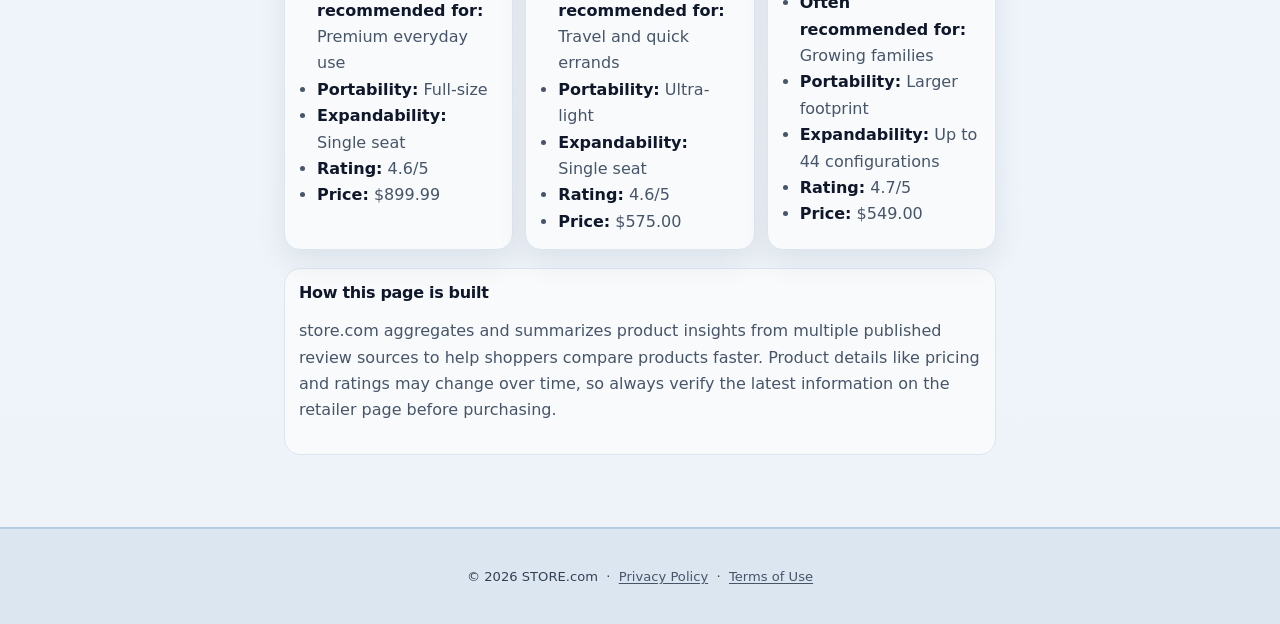
==== commit 4b7ab9e7: "Homepage and footer updates across all store.com pages - Remove Browse Categories CTA from hero (red" ====
--- a/stroller-default.html
+++ b/stroller-default.html
@@ -8,7 +8,7 @@
 </head>
 <body>
   <header class="topbar">
-    <div class="brand"><span class="brand-store">STORE</span><span class="brand-tld">.com</span></div>
+    <a href="./index.html" class="brand"><span class="brand-store">STORE</span><span class="brand-tld">.com</span></a>
     <span class="state-pill">Baby Strollers</span>
   </header>
 
@@ -266,5 +266,10 @@
     </section>
   </main>
 
+  <footer class="site-footer">
+    <p>© 2026 STORE.com &nbsp;·&nbsp; <a href="./privacy-policy.html">Privacy Policy</a> &nbsp;·&nbsp; <a href="./terms.html">Terms of Use</a></p>
+
+  </footer>
+
 </body>
 </html>
--- a/stroller-experience.css
+++ b/stroller-experience.css
@@ -613,4 +613,26 @@
 .low-intent .final-cta h3 {
   font-size: 1rem;
   margin-bottom: 10px;
+}
+
+/* Site footer */
+.site-footer {
+  margin-top: 48px;
+  padding: 24px 16px;
+  background: #dce6f0;
+  border-top: 2px solid #b8cce0;
+  text-align: center;
+  color: #334155;
+  font-size: 0.82rem;
+  line-height: 1.6;
+}
+
+.site-footer a {
+  color: var(--muted);
+  text-decoration: underline;
+  text-underline-offset: 2px;
+}
+
+.site-footer a:hover {
+  color: var(--text);
 }
